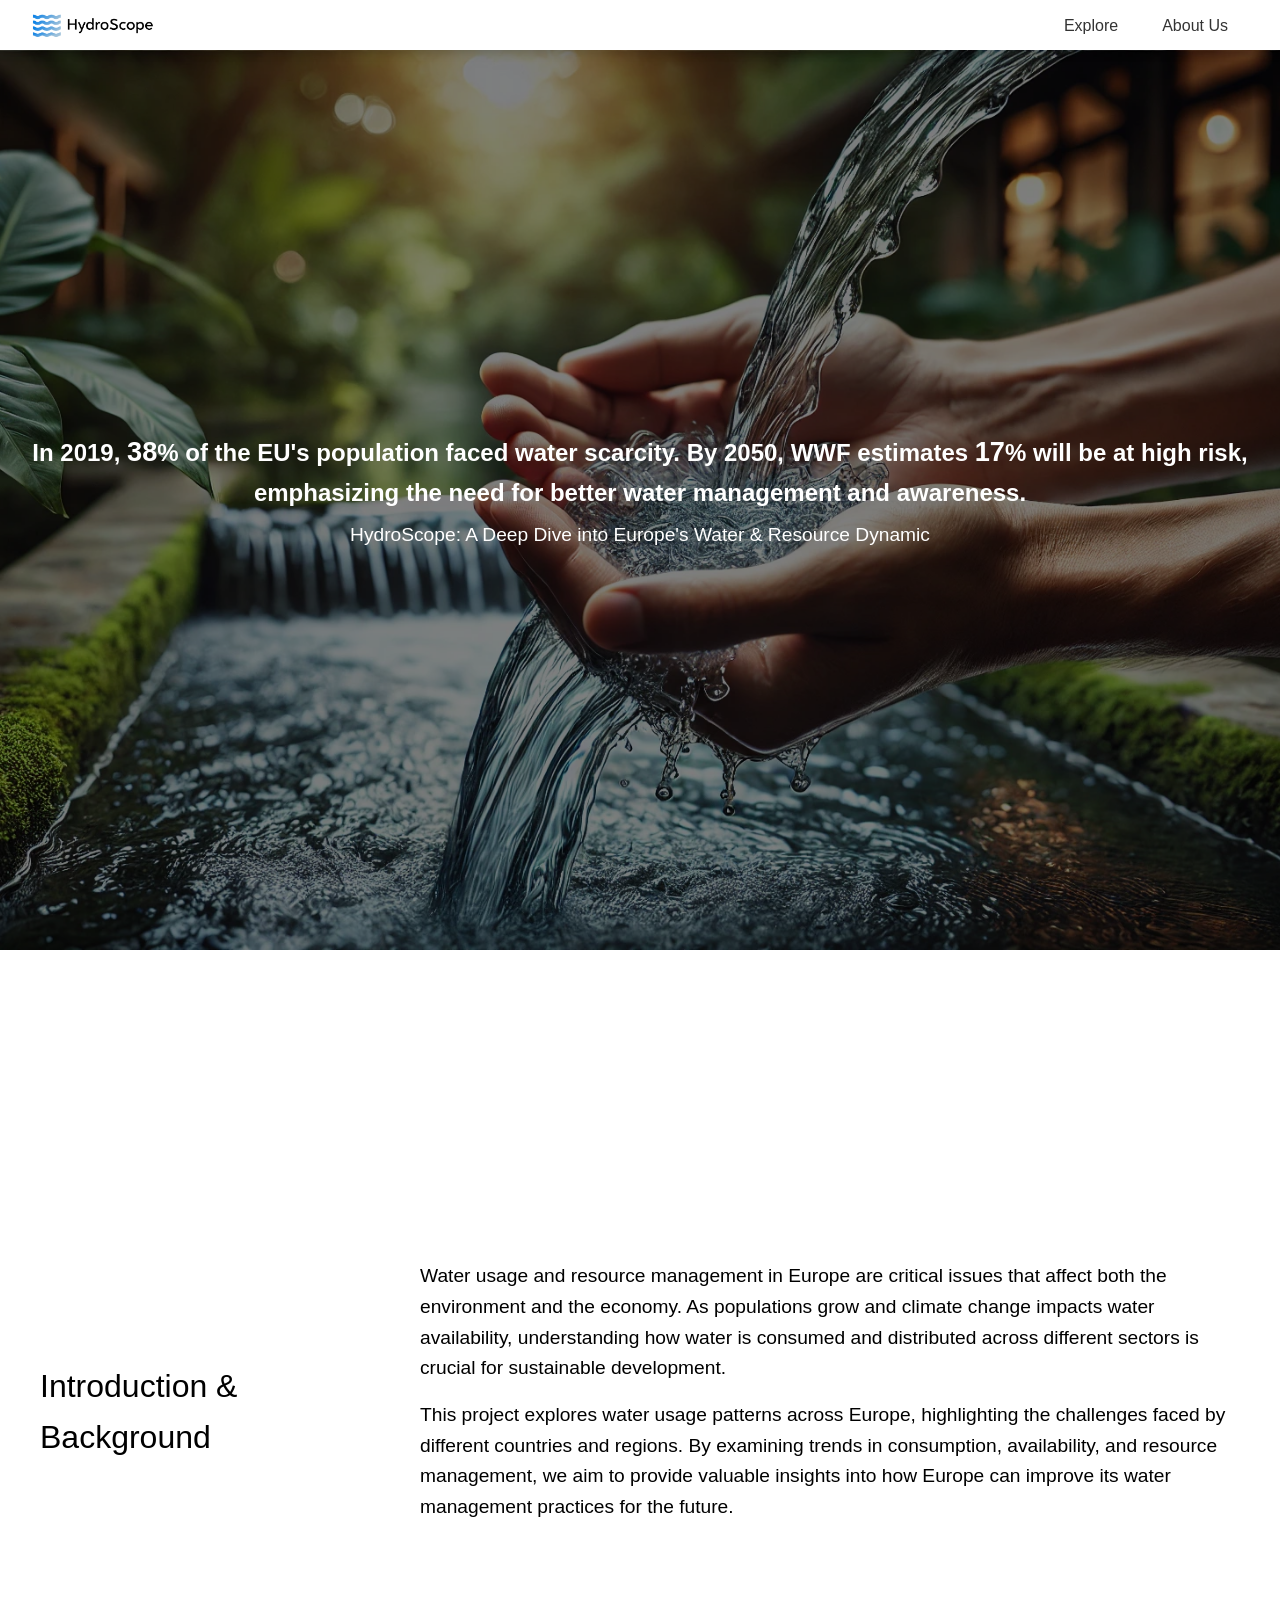
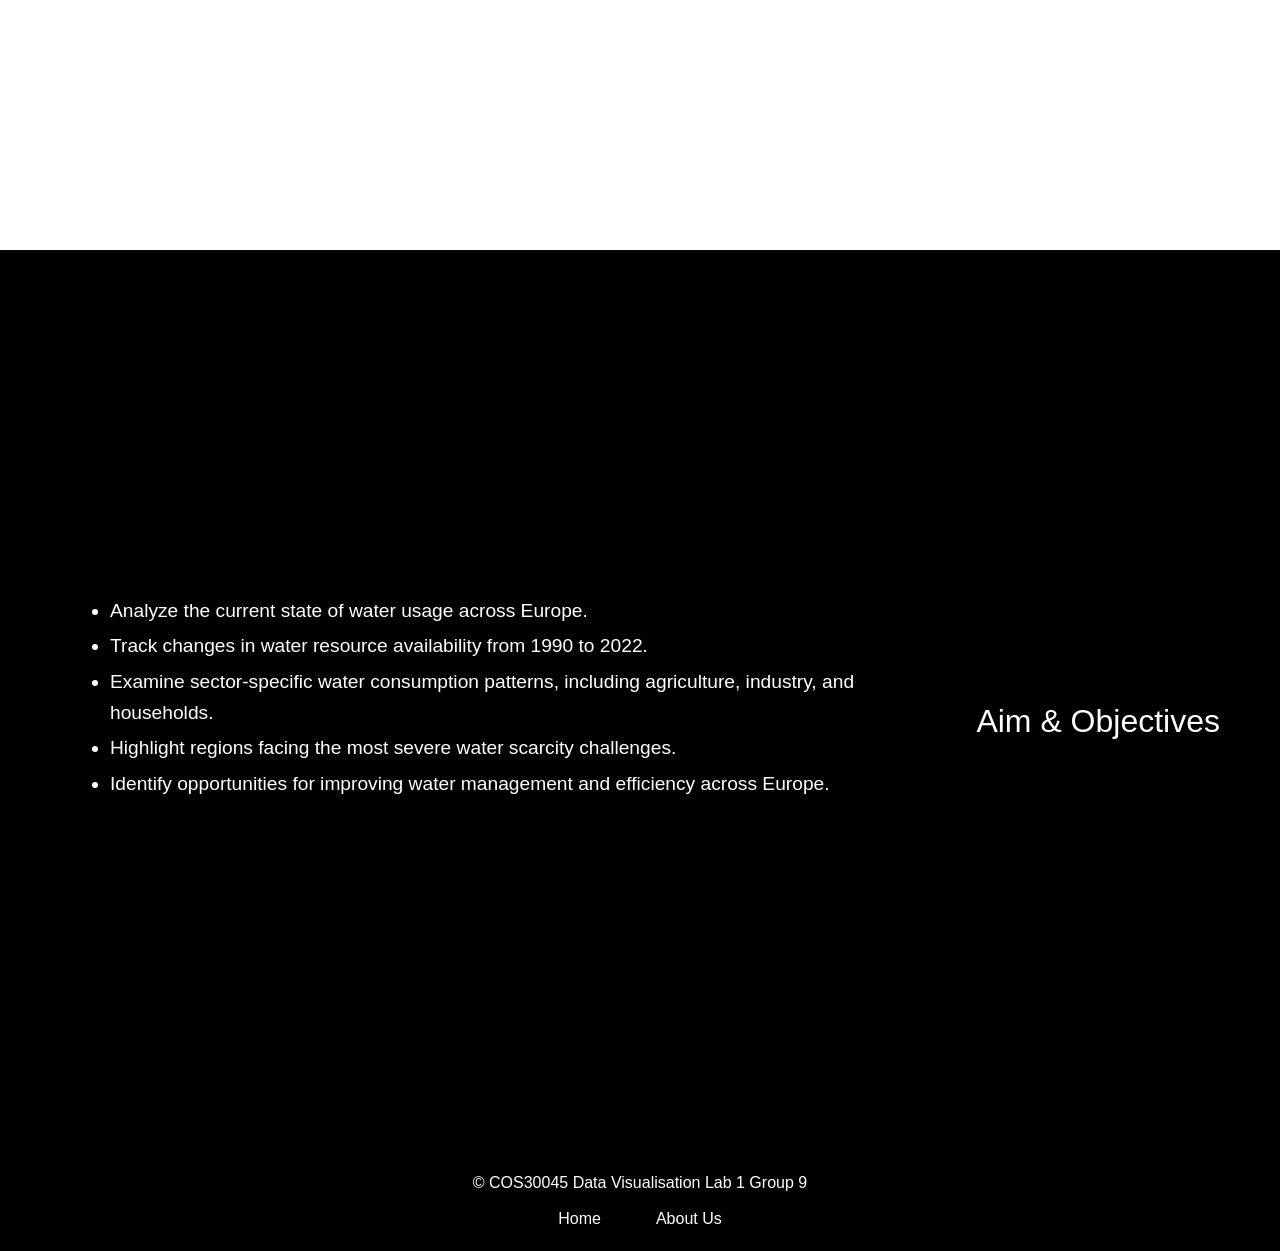
==== index.html @ 541557cc "Add files via upload" ====
<!DOCTYPE html>
<html lang="en">
<head>
    <meta charset="UTF-8">
    <meta name="viewport" content="width=device-width, initial-scale=1.0">
    <title>Water Usage & Resources in Europe</title>
    <link rel="stylesheet" href="style.css">
    <script src="homepage.js" defer></script>
    <script src="https://code.jquery.com/jquery-3.6.0.min.js"></script>
</head>
<body>
<div class="container">
    <!-- Navigation Bar -->
    <nav class="navbar">
        <ul class="nav-list">
            <!-- Logo linked to the homepage -->
            <li class="nav-item logo">
                <a href="index.html"><img src="logo.png" alt="Logo" class="navbar-logo"></a>
            </li>
            <li class="nav-item dropdown">
                <a href="javascript:void(0)">Explore</a>
                <ul class="dropdown-list">
                    <li><a href="EuropeOverview.html">Europe-Wide Water Overview</a></li>
                    <li><a href="choropleth.html">Water Stress Map</a></li>
                    <li><a href="combined_barcharts.html">Country-Level Water Overview</a></li>                    
                </ul>
            </li>
            <li class="nav-item"><a href="aboutus.html">About Us</a></li>
        </ul>
    </nav>

    <!-- Title Section -->
    <section class="title-section">
        <div class="title-content">
            <h1>In 2019, <span class="count count-small" data-target="38">0</span>% of the EU's population faced water scarcity. By 2050, WWF estimates <span class="count" data-target="17">0</span>% will be at high risk, emphasizing the need for better water management and awareness.</h1>
            <p class="subtitle">HydroScope: A Deep Dive into Europe's Water & Resource Dynamic</p>
        </div>
    </section>

    <!-- Intro Section -->
    <section id="intro-section" class="intro-section animate-on-scroll">
        <div class="content">
            <!-- Left aligned heading -->
            <div class="intro-title">
                <h2>Introduction & Background</h2>
            </div>
            <!-- Right aligned text content -->
            <div class="intro-text">
                <p>Water usage and resource management in Europe are critical issues that affect both the environment and the economy. As populations grow and climate change impacts water availability, understanding how water is consumed and distributed across different sectors is crucial for sustainable development.</p>
                <p>This project explores water usage patterns across Europe, highlighting the challenges faced by different countries and regions. By examining trends in consumption, availability, and resource management, we aim to provide valuable insights into how Europe can improve its water management practices for the future.</p>
            </div>
        </div>
    </section>
    
    <!-- Objectives Section -->
    <section id="objectives-section" class="objectives-section animate-on-scroll">
        <div class="content">
            <!-- Left aligned list content -->
            <div class="objectives-text">
                <ul>
                    <li>Analyze the current state of water usage across Europe.</li>
                    <li>Track changes in water resource availability from 1990 to 2022.</li>
                    <li>Examine sector-specific water consumption patterns, including agriculture, industry, and households.</li>
                    <li>Highlight regions facing the most severe water scarcity challenges.</li>
                    <li>Identify opportunities for improving water management and efficiency across Europe.</li>
                </ul>
            </div>
            
            <!-- Right aligned heading -->
            <div class="objectives-title">
                <h2>Aim & Objectives</h2>
            </div>
        </div>
    </section>

    <!-- Footer -->
    <footer class="footer">
        <p>&copy; COS30045 Data Visualisation Lab 1 Group 9</p>
        <ul class="footer-nav">
            <li><a href="index.html">Home</a></li>
            <li><a href="aboutus.html">About Us</a></li>
        </ul>
    </footer>
</div>
</body>
</html>
---- style.css ----
* {
    margin: 0;
    padding: 0;
    box-sizing: border-box;
}

body {
    font-family: Helvetica, Arial, sans-serif;
    line-height: 1.6;
    overflow-x: hidden;
}

/* Title Section with full background image */
.title-section {
    position: relative;
    display: flex;
    flex-direction: column;
    align-items: center;
    justify-content: center;
    min-height: 100vh;
    background-image: url('title_bg1.jpeg');
    background-size: cover;
    background-position: center; /* Moves the background down 30% */
    color: #fff;
    text-align: center;
    overflow: hidden;
}

.title-section::before {
    content: "";
    position: absolute;
    top: 0;
    left: 0;
    width: 100%;
    height: 100%;
    background-color: rgba(0, 0, 0, 0.5);
    z-index: 1;
}

.title-content {
    position: relative;
    z-index: 2;
}

.title-section h1 {
    font-size: 1.5rem;
    margin-left: 1.5rem;
    margin-right: 1.5rem;
    margin-bottom: 0.5rem;
}

/* Counter Styling - Keeps its original animation */
.count {
    display: inline-block;
    width: 2ch;
    text-align: center;
    font-variant-numeric: tabular-nums;
    color: #fff;
    font-size: 1.7rem; /* Adjust size */
}

.subtitle {
    font-size: 1.2rem;
    margin-bottom: 1.2rem;
}

/* Subtitle fade-in animation with a delay */
.subtitle {
    opacity: 0; /* Initially hidden */
    animation: fadeInSubtitle 1.5s ease 2s forwards; /* 1.5s fade-in, start after 2s */
}

@keyframes fadeInSubtitle {
    0% {
        opacity: 0;
    }
    100% {
        opacity: 1;
    }
}


/* Intro section layout */
.intro-section {
    display: flex;
    justify-content: center; /* Center the content horizontally */
    align-items: center; /* Center vertically */
    padding: 60px 20px;
    min-height: 100vh;
    background-color: #fff;
    color: #000;
}

.intro-section .content {
    display: flex;
    width: 100%; /* Full width */
    max-width: 1200px; /* Adjust max-width as needed */
    align-items: flex-start; /* Align items at the start */
    gap: 20px; /* Space between h2 and p elements */
}

/* Left aligned heading */
.intro-section .intro-title {
    flex: 1;
    max-width: 30%; /* Adjust width as needed */
    text-align: left;
}

.intro-section .intro-title h2 {
    font-size: 2rem;
    font-weight: normal;
    margin-top: 100px;
}

/* Right aligned text content */
.intro-section .intro-text {
    flex: 2;
    max-width: 70%; /* Adjust width as needed */
    text-align: left;
}

.intro-section .intro-text p {
    font-size: 1.2rem;
    line-height: 1.6;
    margin-bottom: 1rem; /* Adds space between paragraphs */
}

/* Objectives section layout */
.objectives-section {
    display: flex;
    align-items: center;
    justify-content: center;
    min-height: 100vh;
    padding: 60px 20px;
    background-color: #000;
    color: #fff;
}

.objectives-section .content {
    display: flex;
    align-items: flex-start;
    width: 100%;
    max-width: 1200px;
}

/* Left aligned list content */
.objectives-section .objectives-text {
    flex: 2;
    max-width: 70%;
    text-align: left;
    margin-left: 50px;

}

.objectives-section ul {
    list-style-type: disc;
    padding-left: 20px;
    margin: 0;
}

.objectives-section ul li {
    font-size: 1.2rem;
    margin-bottom: 0.3rem;
}

/* Right aligned heading */
.objectives-section .objectives-title {
    flex: 1;
    max-width: 30%;
    text-align: right;
    margin-right: 20px;
}

.objectives-section .objectives-title h2 {
    font-size: 2rem;
    margin: 0;
    padding: 0;
    font-weight: normal;
    margin-top: 100px;
}

/* Container that wraps all sections and takes full page height */
.container {
    position: relative;
    min-height: 100vh;
    overflow: visible; /* Change to visible to see if overflow is an issue */
}

/* Button Section - Positioned at the Bottom Right of the Page */
.button-section {
    position: absolute; /* Places it relative to the container */
    bottom: 150px;
    right: 30px;
}

/* Main Button Styling */
.bounceBtn {
    position: relative;
    text-decoration: none;
    padding: 0 17px;
    height: 50px;
    border-radius: 100px;
    line-height: 50px;
    text-align: center;
    font-size: 20px;
    font-weight: bold;
    color: #fff; /* White text */
    background-color: transparent; /* Transparent background */
    border: 2px solid #fff; /* White border */
    overflow: hidden;
    transition: all 0.4s ease;
    cursor: pointer;
    display: inline-flex;
    align-items: center;
    justify-content: center;
    animation: jump 1s ease infinite; /* Add jumping animation */
}

.bounceBtn {
    animation: bounce 2s infinite; /* Apply the bounce animation */
    display: flex;
    justify-content: center;
    align-items: center;
    height: 100%; /* Ensure it takes the height of the button section */
}

@keyframes bounce {
    0%, 20%, 50%, 80%, 100% {
        transform: translateY(0); /* Original position */
    }
    40% {
        transform: translateY(-10px); /* First jump up */
    }
    60% {
        transform: translateY(-5px); /* Bounce back down */
    }
}

/* Background and text color change on hover */
.bounceBtn:hover {
    background-color: #fff; /* White background on hover */
    color: #000; /* Black text on hover */
}

/* Styling for the + symbol */
.bounceBtn span {
    font-size: 30px;
    color: #fff; /* White color for the + symbol */
    transition: color 0.4s ease;
}

/* Change color of + symbol on hover */
.bounceBtn:hover span {
    color: #000; /* Black color on hover */
}

/* Expanding Label */
.bounceBtn label {
    width: 0;
    opacity: 0;
    white-space: nowrap;
    color: #fff; /* White color initially */
    font-size: 16px;
    font-weight: normal;
    font-family: Helvetica, Arial, sans-serif;
    margin-left: 0;
    overflow: hidden;
    transition: all 0.4s ease;
    pointer-events: none;
}

/* Label expansion on hover */
.bounceBtn:hover label {
    width: auto;
    opacity: 1;
    margin-left: 10px;
    color: #000; /* Black color on hover */
}

/* Initially hidden content */
.animate-on-scroll {
    opacity: 0;
    transform: translateY(20px);
    transition: opacity 1s ease, transform 1s ease;
}

/* Apply fade-in effect when elements are in view */
.animate-normal {
    opacity: 1;
    transform: translateY(0);
}

/* Navbar styling */
.navbar {
    background-color: #fff;
    padding: 5px 20px; /* Reduced the top and bottom padding to make the navbar shorter */
    position: sticky;
    top: 0;
    width: 100%;
    z-index: 1000;
    height: 50px; /* Optional: you can also define a fixed height */
    box-shadow: 0 2px 10px rgba(0, 0, 0, 0.2); /* Optional: shadow effect */
}

/* Navbar list styling */
.navbar .nav-list {
    list-style-type: none;
    display: flex;
    justify-content: flex-start;
    margin: 0;
    padding: 0;
    align-items: flex-start; /* Align items at the top of the navbar */
}

/* Logo styling */
.navbar-logo {
    height: 25px; /* Adjust logo size */
    width: auto;
    display: block;
}

/* Adjusting the spacing between the items */
.navbar .nav-item {
    margin-right: 20px; /* Space between items */
}

/* Styling for the list item links */
.navbar .nav-item a {
    text-decoration: none;
    color: #333;
    font-size: 16px;
    padding: 8px 12px;
    display: flex;
    align-items: center;
}

.navbar .nav-item a:hover{
    color: #aaa;
}

/* Adjust the logo item to push the other items beside it */
.navbar .nav-item.logo {
    margin-right: auto; /* Pushes the logo to the left side */
}

/* Dropdown styling */
.navbar .dropdown {
    position: relative;
    z-index: 1050; /* Higher z-index for the dropdown button */
}
.navbar .dropdown:hover .dropdown-list {
    display: block;
}
/* Hidden dropdown list */
.navbar .dropdown-list {
    display: none;
    list-style-type: none;
    position: absolute;
    top: 100%;
    background-color: #fff;
    padding: 0;
    width: 150px;
    margin-top: 2px;
    z-index: 1; /* Lower z-index to place it behind the dropdown button */
}
/* Styling for dropdown list items */
.navbar .dropdown-list li a {
    color: #333;
    font-size: 14px;
    display: block;
    padding: 8px 12px;
}
.navbar .dropdown-list li a:hover {
    background-color: #f0f0f0;
    color: #aaa;
}

/* Footer styling */
.footer {
    background-color: black;
    color: #fff;
    padding: 20px;
    text-align: center;
    z-index: 5; /* Footer has a lower z-index */
}

.footer p {
    margin: 0 0 10px;
}

.footer-nav {
    list-style-type: none;
    padding: 0;
    margin: 0;
    display: flex;
    justify-content: center;
    gap: 15px;
}

.footer-nav li {
    display: inline;
}

.footer-nav a {
    color: #fff;
    text-decoration: none;
    transition: color 0.3s;
    padding: 0px 20px;
}

.footer-nav a:hover {
    color: #aaa;
}

/*Choropleth*/
/* Controls Section */
#controls-container {
    position: absolute;  /* Absolute positioning for larger screens */
    margin-top: 5px;  /* Adjust top space for positioning */
    left: 40px;
    width: 35%;
    z-index: 20;  /* Ensure it stays on top of the map */
    color: #333;
    background-color: rgba(255, 255, 255, 0.7); /* Optional: background for better visibility */
    padding: 10px 15px;
    padding-bottom: 0px;
    border-radius: 10px;
    box-shadow: 0 2px 5px rgba(0, 0, 0, 0.2); /* Optional: shadow effect */
}

/* Style for the dropdown (select) inside controls container */
#controls-container select {
    font-size: 14px; /* Set the font size */
    padding: 5px 12px; /* Add padding to make the dropdown more clickable */
    width: 100%; /* Make the dropdown take full width of its container */
    border: 2px solid #ccc; /* Border with a light gray color */
    border-radius: 5px; /* Rounded corners for a softer look */
    background-color: #fff; /* White background */
    color: #333; /* Dark text color for better readability */
    cursor: pointer; /* Change cursor to pointer to indicate interactivity */
    box-sizing: border-box; /* Make sure padding does not affect the width */
    transition: border-color 0.3s ease; /* Smooth transition effect for focus state */
}

#controls-container select:hover {
    background-color: #e0e0e0; /* Hover effect for the select box */
    border-color: #999;
}

#controls-container select option {
    font-size: 14px; /* Ensure consistent font size */
    padding: 8px; /* Spacing for better readability */
    background-color: #fff; /* Default background color */
    color: #333; /* Default text color */
}

/* Hover effect for the options */
#controls-container select option:hover {
    background-color: #f0f0f0; /* Background color when hovered */
    color: #000; /* Text color when hovered */
}

/* Style the label to be consistent with the input elements */
#controls-container label {
    font-size: 16px; /* Same font size as the dropdown */
    font-weight: bold;
    color: #333; /* Dark color for better readability */
    display: block; /* Make the label a block-level element to ensure it spans full width */
    margin: 5px 0px; /* Space between label and input */
}

/* Choropleth Map Container */
#choropleth-container {
    width: 100%;
}

/* Tooltip styling */
.tooltip {
    position: absolute;
    background-color: rgba(0, 0, 0, 0.8); /* Dark background */
    color: #ffffff; /* White text */
    padding: 8px;
    border-radius: 5px;
    pointer-events: none;
    opacity: 0; /* Initially hidden */
    transition: opacity 0.2s;
    font-size: 14px; /* Optional: Adjust font size */
    z-index: 15;
}


/* Slider Container */
#slider-container label{
    font-size: 16px; /* Same font size as the dropdown */
    font-weight: bold;
}

/* Styling for the range slider */
/* Slider Container */
#slider-container {
    position: absolute;
    left: 40px;       /* Distance from the left edge */
    margin-top: 110px;       /* Adjust the position */
    background-color: rgba(255, 255, 255, 0.7); /* Light background for contrast */
    padding: 5px;
    border-radius: 5px;
    box-shadow: 0 2px 5px rgba(0, 0, 0, 0.2);  /* Shadow effect */
    z-index: 15;      /* Ensure it stays above the map */
}

#stacked_slider-container {
    margin: 0 auto; /* Center the box */
    background-color: rgba(255, 255, 255, 0.7); /* Light background for contrast */
    padding: 5px; /* Reduced padding */
    border-radius: 5px;
    box-shadow: 0 2px 5px rgba(0, 0, 0, 0.2); /* Shadow effect */
    text-align: center;
    max-width: 250px; /* Set a maximum width */
}

#top5_slider-container {
    margin: 0 auto; /* Center the box */
    background-color: rgba(255, 255, 255, 0.7); /* Light background for contrast */
    padding: 5px; /* Reduced padding */
    border-radius: 5px;
    box-shadow: 0 2px 5px rgba(0, 0, 0, 0.2); /* Shadow effect */
    text-align: center;
    max-width: 500px; /* Set a maximum width */
    margin: 20px auto;
}

/* Label Styling */
#slider-container label,
#stacked_slider-container label, 
#top5_slider-container label{
    font-size: 14px; /* Font size */
    font-weight: bold;
    margin-bottom: 5px; /* Space between label and slider */
}


/* Styling for the range slider */
#slider-container input[type="range"] {
    appearance: none; /* Standard property for compatibility */
    -webkit-appearance: none; /* Vendor prefix for Webkit browsers */
    -moz-appearance: none; /* Vendor prefix for Mozilla browsers */
    width: 280px; /* Adjust width of the slider */
    height: 8px; /* Height of the slider */
    background: #ddd; /* Base background color */
    outline: none; /* Remove outline */
    border-radius: 5px; /* Rounded corners */
    transition: background 0.3s ease; /* Smooth transition */
}

#stacked_slider-container input[type="range"] {
    appearance: none; /* Standard property for compatibility */
    -webkit-appearance: none; /* Vendor prefix for Webkit browsers */
    -moz-appearance: none; /* Vendor prefix for Mozilla browsers */
    width: 100px; /* Adjust width of the slider */
    height: 8px; /* Height of the slider */
    background: #ddd; /* Base background color */
    outline: none; /* Remove outline */
    border-radius: 5px; /* Rounded corners */
    transition: background 0.3s ease; /* Smooth transition */
}

#top5_slider-container input[type="range"]{
    appearance: none; /* Standard property for compatibility */
    -webkit-appearance: none; /* Vendor prefix for Webkit browsers */
    -moz-appearance: none; /* Vendor prefix for Mozilla browsers */
    width: 350px; /* Adjust width of the slider */
    height: 8px; /* Height of the slider */
    background: #ddd; /* Base background color */
    outline: none; /* Remove outline */
    border-radius: 5px; /* Rounded corners */
    transition: background 0.3s ease; /* Smooth transition */
}

/* Thumb styling for the range slider */
#slider-container input[type="range"]::-webkit-slider-thumb,
#stacked_slider-container input[type="range"]::-webkit-slider-thumb,
#top5_slider-container input[type="range"]::-webkit-slider-thumb{
    -webkit-appearance: none; /* Remove default appearance */
    width: 20px; /* Thumb width */
    height: 20px; /* Thumb height */
    background: #4f759e; /* Blue color for the thumb */
    border-radius: 50%; /* Circular thumb */
    cursor: pointer; /* Change cursor on hover */
    border: 2px solid #fff; /* Optional border around the thumb */
    transition: background 0.3s ease; /* Smooth transition */
}

#slider-container input[type="range"]::-moz-range-thumb {
    width: 20px; /* Thumb width */
    height: 20px; /* Thumb height */
    background: #007bff; /* Blue color for the thumb */
    border-radius: 50%; /* Circular thumb */
    cursor: pointer; /* Change cursor on hover */
    border: 2px solid #fff; /* Optional border around the thumb */
    transition: background 0.3s ease; /* Smooth transition */
}

#slider-container input[type="range"]::-ms-thumb {
    width: 20px; /* Thumb width */
    height: 20px; /* Thumb height */
    background: #007bff; /* Blue color for the thumb */
    border-radius: 50%; /* Circular thumb */
    cursor: pointer; /* Change cursor on hover */
    border: 2px solid #fff; /* Optional border around the thumb */
    transition: background 0.3s ease; /* Smooth transition */
}

/* Hover effect for the thumb */
#slider-container input[type="range"]::-webkit-slider-thumb:hover,
#stacked_slider-container input[type="range"]::-webkit-slider-thumb:hover {
    background: #0056b3; /* Darker blue when hovered */
}

#slider-container input[type="range"]::-moz-range-thumb:hover {
    background: #0056b3; /* Darker blue when hovered */
}

#slider-container input[type="range"]::-ms-thumb:hover {
    background: #0056b3; /* Darker blue when hovered */
}

/* Styling for the year value text */
#year-value, #yearLabel, #ResourcesyearLabel, #AbsyearLabel, #top5Label{
    margin-left: 10px;
    font-size: 14px;
    color: #333;
    font-weight: bold; /* Optional: make the year value stand out */
}


#title-description-container {
    margin: 10px 40px; /* Adjust margins as needed */
    padding: 10px;
}

#title-description-container h1 {
    font-size: 1.5rem; /* Adjust title font size as needed */
    margin-bottom: 10px;
}

#title-description-container p {
    font-size: 16px; /* Adjust paragraph font size */
    color: #333; /* Text color */
}

/* Base styling for the legend container */
#legend-container {
    position: absolute;
    left: 2vw;
    z-index: 10; /* Ensure it stays above the map */
}

/* Media query for smaller screens */
@media screen and (max-width: 1200px) {
    #legend-container {
        top: auto; /* Reset top position */
        left: 5vw; /* Optionally adjust the horizontal positioning */
        transform: translateY(80%); /* Add or tweak transform if necessary */
    }
}

#donut-chart-container {
    width: 440px;
    height: 300px;
    left: 40px;
    background: rgba(255, 255, 255, 0.7);
    box-shadow: 0 2px 5px rgba(0, 0, 0, 0.2);
    border-radius: 10px;
    padding: 20px;
    margin-left: 40px;
    margin-top: 180px;
    overflow: visible; /* Ensure content is not cut off */
    display: none; /* Hide the container initially */
}

/* Base styling for the legend container inside donut chart */
#legend-container {
    position: absolute; /* Absolute positioning inside donut chart */
    bottom: 50px; /* Position at the bottom of the container */
    left: 25px; /* Slight offset to the left */
    z-index: 15; /* Ensure it's visible on top */
    display: flex;
    flex-direction: column;
    gap: 8px; /* Space between legend items */
    font-size: 14px; /* Adjust font size for readability */
    color: #333; /* Color for the legend text */
}

/* Main container for content */
#main-container {
    flex: 1; /* Allows the content to expand while footer stays at the bottom */
}

#horizontal-legend {
    margin-left: 20px !important;
    display: flex;
    flex-wrap: wrap; /* Wrap legend items if screen width is limited */
    gap: 5px; 
    margin-top: 5px;
    font-size: 14px;
}

.slider-wrapper {
    display: flex; /* Use flexbox */
    flex-direction: row; /* Stack items vertically (rows) */
    gap: 20px; /* Add some space between the two containers */
    margin: 20px; /* Optional: Adds margin around the wrapper */
}
.main-sub-container {
    display: flex; /* Enables Flexbox */
    gap: 20px; /* Adds space between the two containers */
    height: auto;
}
.first-container {
    width: 40%; /* First container takes 40% */
    max-width: 40%; /* Maximum width of 40% */
}

.second-container {
    width: 55%; /* Second container takes 60% */
    max-width: 60%; /* Maximum width of 60% */
    height: auto;
    box-shadow: 0 2px 5px rgba(0, 0, 0, 0.2); /* Optional: shadow effect */
    margin-bottom: 50px;
    margin-right: 50px;
    border-radius: 10px; /* Rounded corners */
    padding: 15px; /* Adds space between the content and the border */
}
/* Set a specific height for the .map-wrapper container */
.map-wrapper {
    width: 100% !important; /* Full width of its parent container */
    height: 600px; /* Fixed height or a percentage of its parent */
}
.choropleth-map {
    width: 100% !important; /* Makes the SVG fill the full width of its container */
    height: 100%; /* Makes the SVG fill the full height of its container */
    object-fit: contain; /* Preserve aspect ratio */
}


/* Optional: add some spacing adjustments for responsive design */
@media screen and (max-width: 1200px) {
    #donut-chart-container {
        top: 92vw; /* Adjust top positioning to place above the map */
        left: 5%;
        transform: translateX(-10%); /* Center horizontally on the screen */
        z-index: 20; /* Increase z-index if necessary to ensure it is above the map */
        width: 450px; /* Reduce size for smaller screens */
        height: 300px;
    }
    
    #legend-container{
        bottom: 180px; /* Position at the bottom of the container */
    }

    #horizontal-legend {
        bottom: -770px;  /* Adjust this value to move it higher or lower above the footer */
        left: 5%;      /* Keep the legend centered horizontally */
        z-index: 10;    /* Ensure the legend stays on top */
    }
}

/*Europe Overview Line Charts*/
/* Buttons */
#buttons-container {
    display: flex;
    justify-content: center;
    gap: 20px;
    margin-bottom: 30px;
}

#barchart_buttons-container {
    display: flex;
    justify-content: center;
    gap: 20px;
}

.visualization-btn {
    padding: 10px 20px;
    font-size: 16px;
    margin-top: 20px;
    background-color: #fff; /* Black background */
    color: #1c1c1c; /* White text */
    border-radius: 5px;
    border: 2px solid #1c1c1c;
    cursor: pointer;
    transition: background-color 0.3s, color 0.3s, border-color 0.3s;
}

.visualization-btn:hover {
    background-color: #1c1c1c; /* Blue background on hover */
    color: #fff; /* Black text on hover */
    border-color: #1c1c1c; /* Black border on hover */
}

  /* Centering the charts */
  #charts-container {
    display: flex;
    justify-content: center;
    align-items: center;
    gap: 40px;
  }
  
  .chart {
    display: none;
    justify-content: center;
    align-items: center;
  }

  /* Section for Visualizations */
#visualizations-section {
    display: flex;
    flex-direction: column;
    align-items: center;
    justify-content: center;
    padding: 10px 0;
    margin-bottom: 40px;
  }

  #barchart_visualizations-section {
    display: flex;
    flex-direction: column;
    align-items: center;
    justify-content: center;
    padding: 10px 0;
    margin-bottom: 10px;
  }
  

  .stacked-visualization-btn {
    margin-top: 10px;
    padding: 8px 15px;
    font-size: 14px;
    background-color: #fff; /* Black background */
    color: #1c1c1c; /* White text */
    border-radius: 5px;
    border: 2px solid #1c1c1c;
    cursor: pointer;
    transition: background-color 0.3s, color 0.3s, border-color 0.3s;
}

#sortResourcesButton{
    padding: 8px 30px;
}

.stacked-visualization-btn:hover {
    background-color: #1c1c1c; /* Blue background on hover */
    color: #fff; /* Black text on hover */
    border-color: #1c1c1c; /* Black border on hover */
}

/* Active state styling */
.stacked-visualization-btn.active {
    background-color: #344966; /* Black background */
    color: #fff; /* White text */
    border-color: #1c1c1c; /* Black border */
}

#stacked_button-container {
    margin: 0 auto; /* Center the box */
    text-align: center;
    max-width: 600px; /* Set a maximum width */
    margin-bottom: 10px;
}

.barchart-section {
    padding: 10px; /* Add padding to space out the content from the border */
    margin-bottom: 30px; /* Add margin at the bottom for spacing */
    margin-left: 50px;
    margin-right: 50px;
    border-radius: 8px; /* Optional: rounded corners */
    box-shadow: 0 2px 5px rgba(0, 0, 0, 0.2); /* Optional: shadow effect */
}

#barchart4-section{
    margin-bottom: 50px;
}

.barchart_container {
    display: flex;
    flex-direction: row;
    width: 100%;
    min-height: auto;
    margin-bottom: 10px;
    margin-left: 30px;
    margin-top: 5px;
}
.barchart_container_resources {
    display: flex;
    flex-direction: row;
    width: 100%;
    min-height: auto;
    margin-left: 30px;
    margin-bottom: 10px;
    margin-top: 5px;
}
.barchart_container_top5 {
    display: flex;
    flex-direction: row;
    width: 90%;
    min-height: auto;
    margin: auto;
}
.controls-panel {
    display: flex;
    flex-direction: column;
    justify-content: flex-start;
    width: 50%;
    padding: 20px;
    margin-right: 50px;
    flex: 2;
    height: 100%;
}
.barchart {
    flex-grow: 1;
    width: 55%;
    height: auto;
}

.legend-item {
    display: flex;
    align-items: center;
    margin-right: 10px;
    margin-top: 10px;
    font-size: 14px
}
.legend-color-box {
    width: 20px;
    height: 20px;
    margin-right: 5px;
    display: inline-block;
}
/* Responsive Design */
@media (min-width: 768px) {
    .barchart_container {
        flex-direction: row;
    }
    .controls-panel {
        width: 30%;
        margin-bottom: 0;
    }
    .barchart {
        flex-grow: 3;
    }
}

#chartTitle, #UsechartTitle, #ResourcechartTitle, #AbstractchartTitle {
    text-align: center;
    color: #000;
    font-size: 22px;   /* Increase the font size */
    font-weight: bold; /* Make the text bold */
    margin-top: 20px;
}

.aboutus_container {
    width: 60%;
    margin: 0 auto;
    padding: 20px;
}

.aboutus_container h1 {
    text-align: center;
    color: #333;
}

.team-member {
    display: flex;
    justify-content: space-around;
    align-items: center;
    margin: 20px 0;
    background-color: #fff;
    padding: 20px;
    border-radius: 10px;
    box-shadow: 0 2px 8px rgba(0, 0, 0, 0.1);
}

.member-info {
    max-width: 500px;
}

.member-info h2 {
    margin: 0;
    color: #2c3e50;
}

.member-info p {
    color: #7f8c8d;
    line-height: 1.6;
    text-align: justify;
}

.member-image {
    border-radius: 50%;
    width: 150px;
    height: 150px;
    object-fit: cover;
    margin-right: 20px;
}

.assi_desc {
    margin-top: 50px;
    margin-bottom: 50px;
    text-align: justify;
}
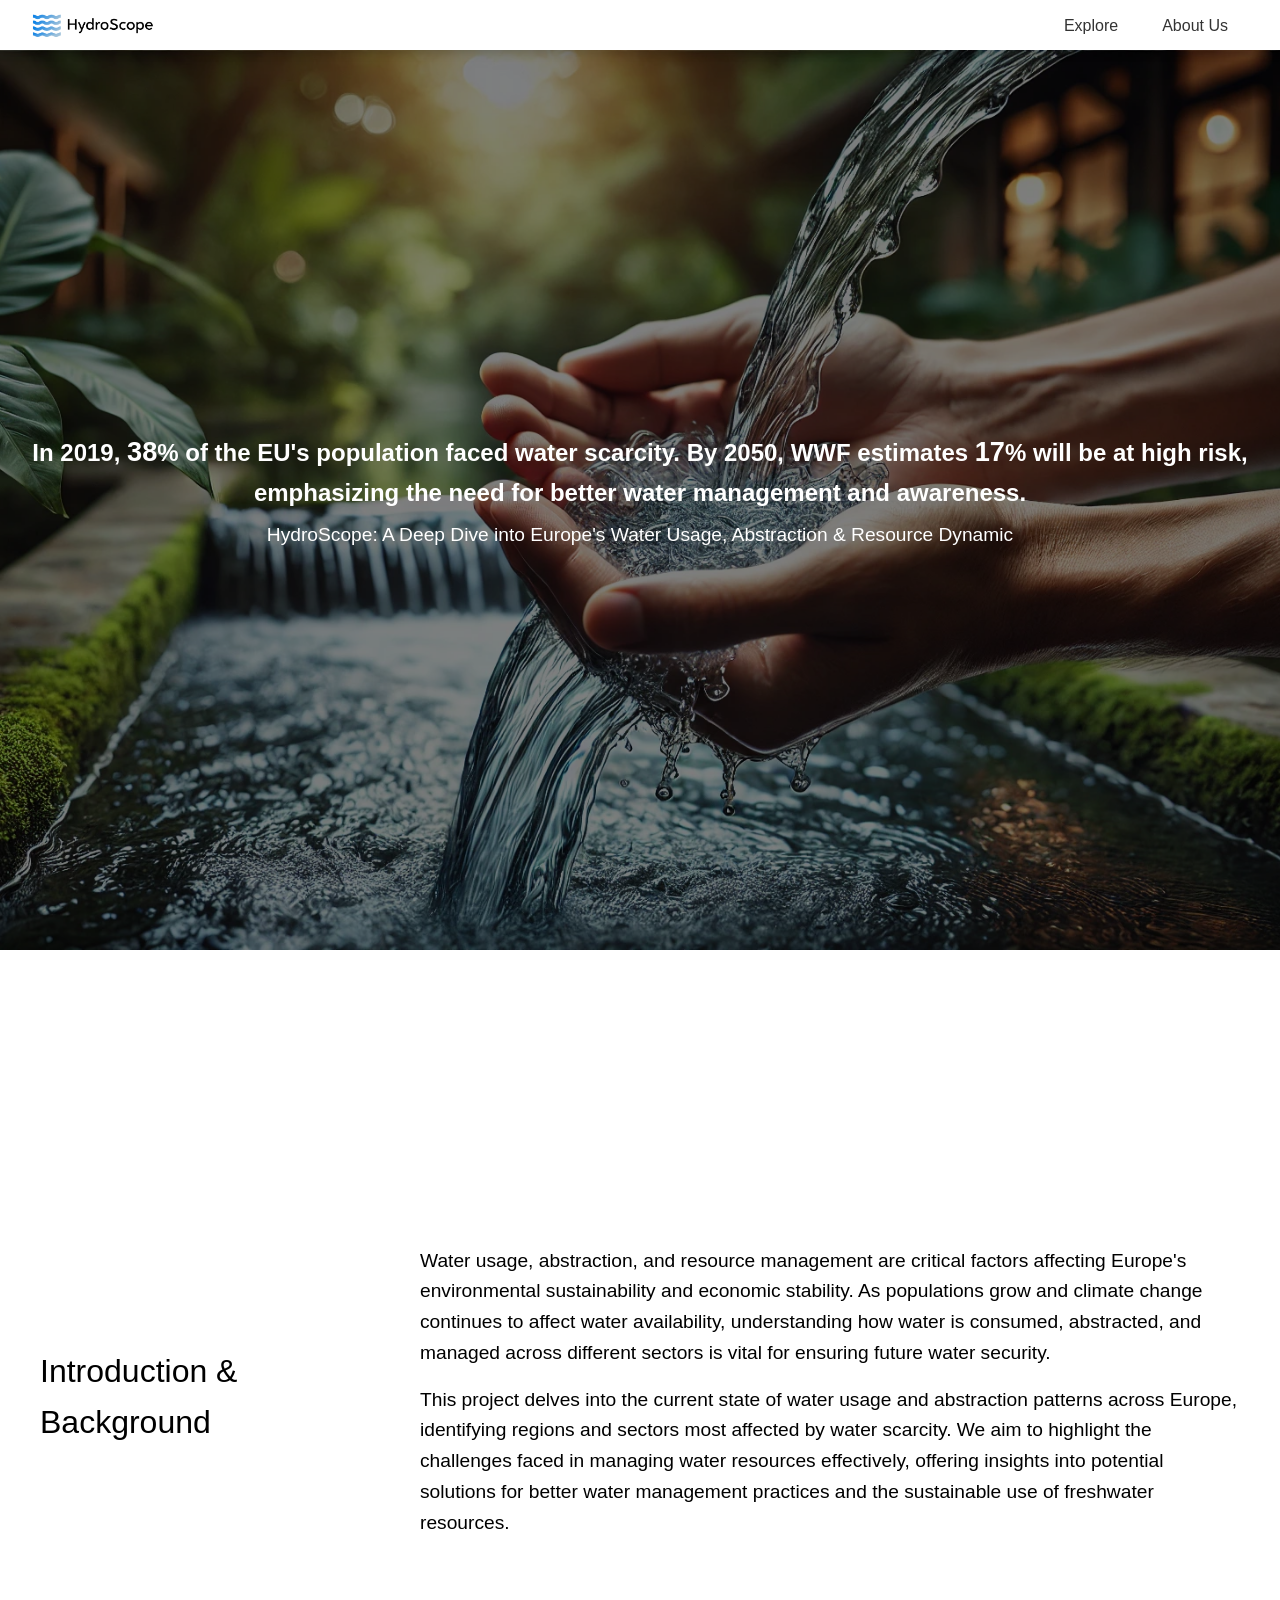
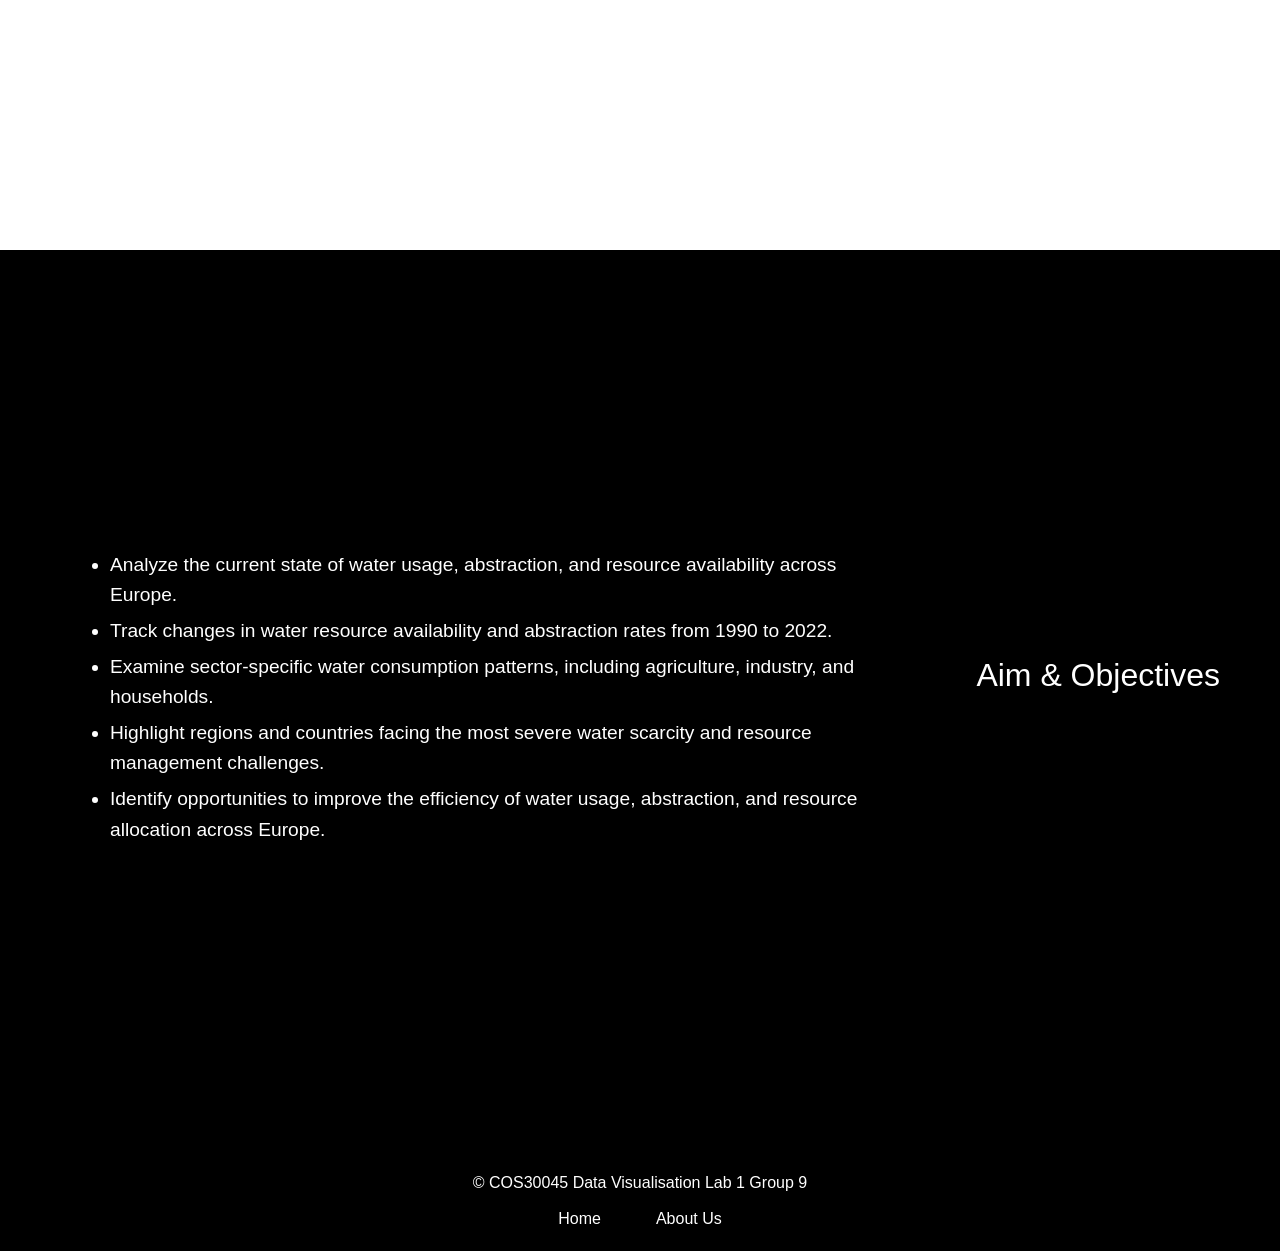
==== commit 874ddd5d: "Update index.html" ====
--- a/index.html
+++ b/index.html
@@ -33,7 +33,7 @@
     <section class="title-section">
         <div class="title-content">
             <h1>In 2019, <span class="count count-small" data-target="38">0</span>% of the EU's population faced water scarcity. By 2050, WWF estimates <span class="count" data-target="17">0</span>% will be at high risk, emphasizing the need for better water management and awareness.</h1>
-            <p class="subtitle">HydroScope: A Deep Dive into Europe's Water & Resource Dynamic</p>
+            <p class="subtitle">HydroScope: A Deep Dive into Europe's Water Usage, Abstraction & Resource Dynamic</p>
         </div>
     </section>
 
@@ -46,8 +46,8 @@
             </div>
             <!-- Right aligned text content -->
             <div class="intro-text">
-                <p>Water usage and resource management in Europe are critical issues that affect both the environment and the economy. As populations grow and climate change impacts water availability, understanding how water is consumed and distributed across different sectors is crucial for sustainable development.</p>
-                <p>This project explores water usage patterns across Europe, highlighting the challenges faced by different countries and regions. By examining trends in consumption, availability, and resource management, we aim to provide valuable insights into how Europe can improve its water management practices for the future.</p>
+                <p>Water usage, abstraction, and resource management are critical factors affecting Europe's environmental sustainability and economic stability. As populations grow and climate change continues to affect water availability, understanding how water is consumed, abstracted, and managed across different sectors is vital for ensuring future water security.</p>
+                <p>This project delves into the current state of water usage and abstraction patterns across Europe, identifying regions and sectors most affected by water scarcity. We aim to highlight the challenges faced in managing water resources effectively, offering insights into potential solutions for better water management practices and the sustainable use of freshwater resources.</p>
             </div>
         </div>
     </section>
@@ -58,11 +58,11 @@
             <!-- Left aligned list content -->
             <div class="objectives-text">
                 <ul>
-                    <li>Analyze the current state of water usage across Europe.</li>
-                    <li>Track changes in water resource availability from 1990 to 2022.</li>
+                    <li>Analyze the current state of water usage, abstraction, and resource availability across Europe.</li>
+                    <li>Track changes in water resource availability and abstraction rates from 1990 to 2022.</li>
                     <li>Examine sector-specific water consumption patterns, including agriculture, industry, and households.</li>
-                    <li>Highlight regions facing the most severe water scarcity challenges.</li>
-                    <li>Identify opportunities for improving water management and efficiency across Europe.</li>
+                    <li>Highlight regions and countries facing the most severe water scarcity and resource management challenges.</li>
+                    <li>Identify opportunities to improve the efficiency of water usage, abstraction, and resource allocation across Europe.</li>
                 </ul>
             </div>
             
@@ -83,4 +83,4 @@
     </footer>
 </div>
 </body>
-</html>+</html>
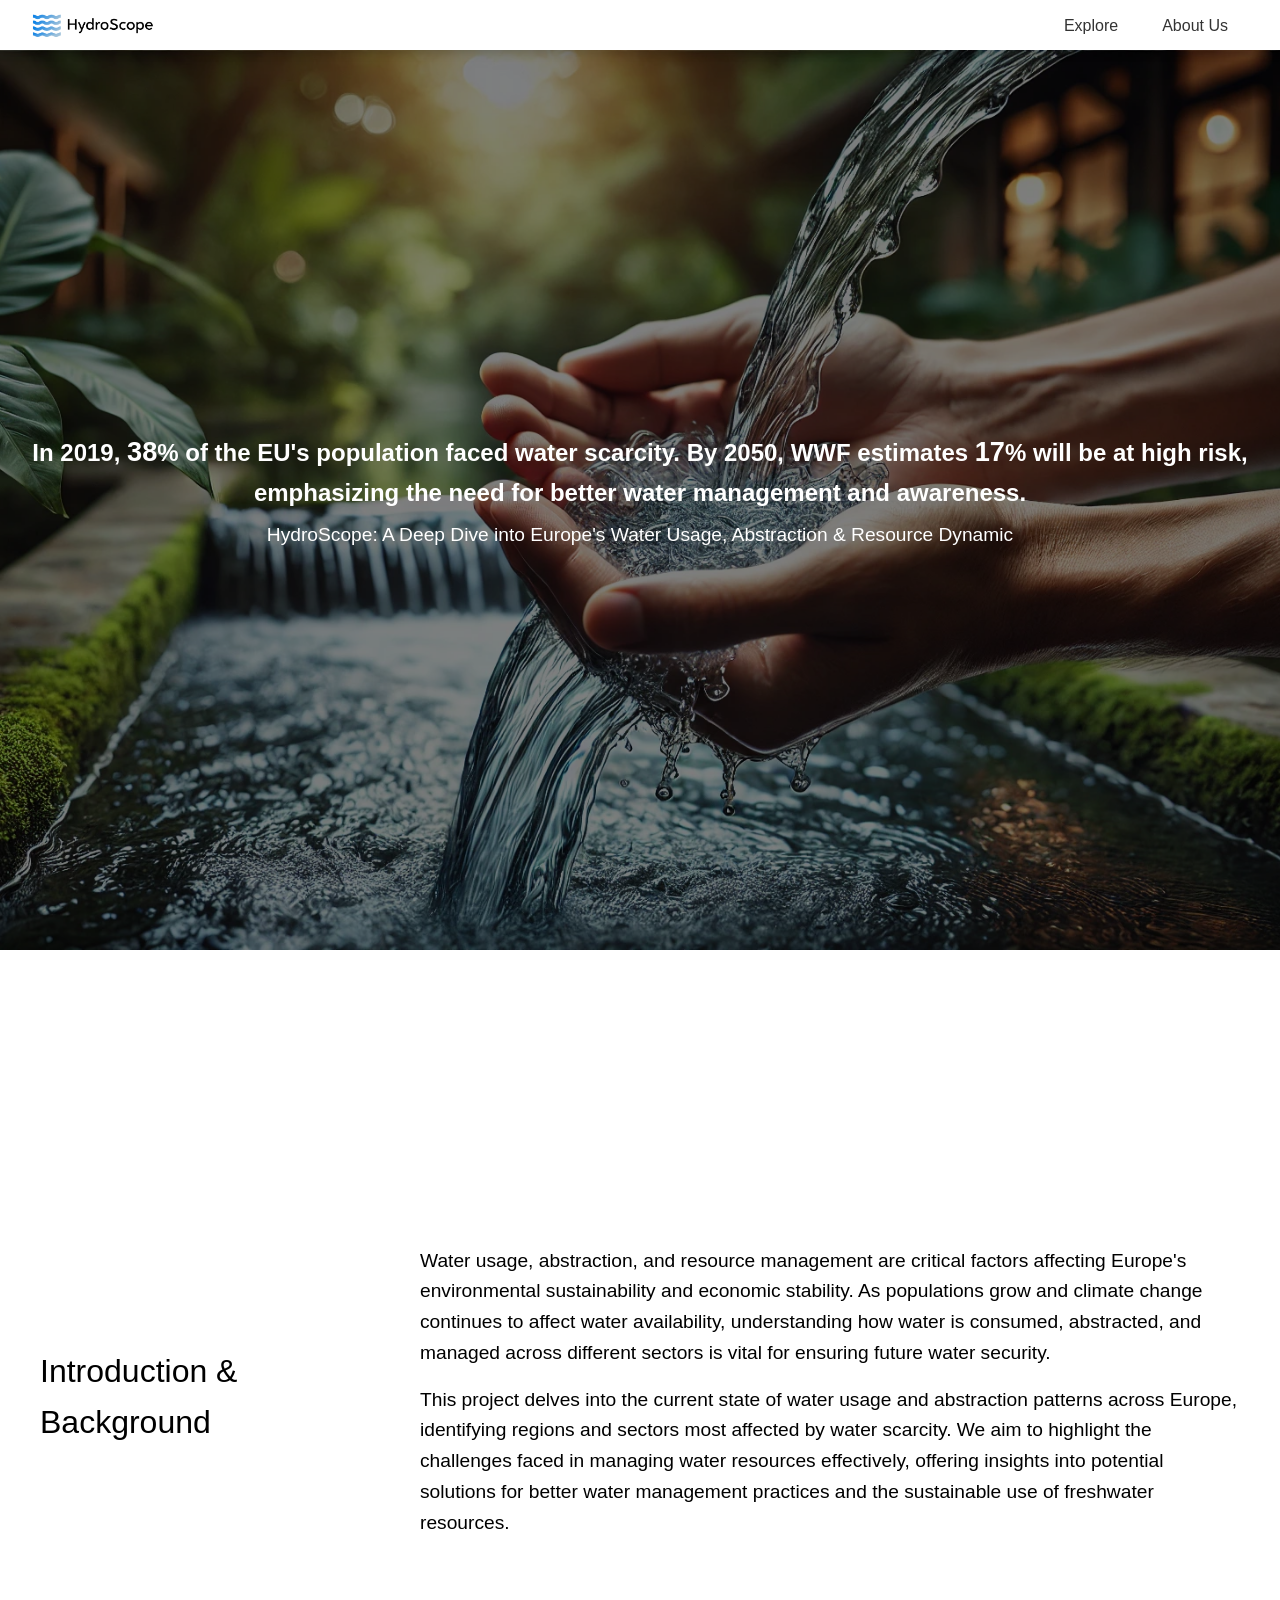
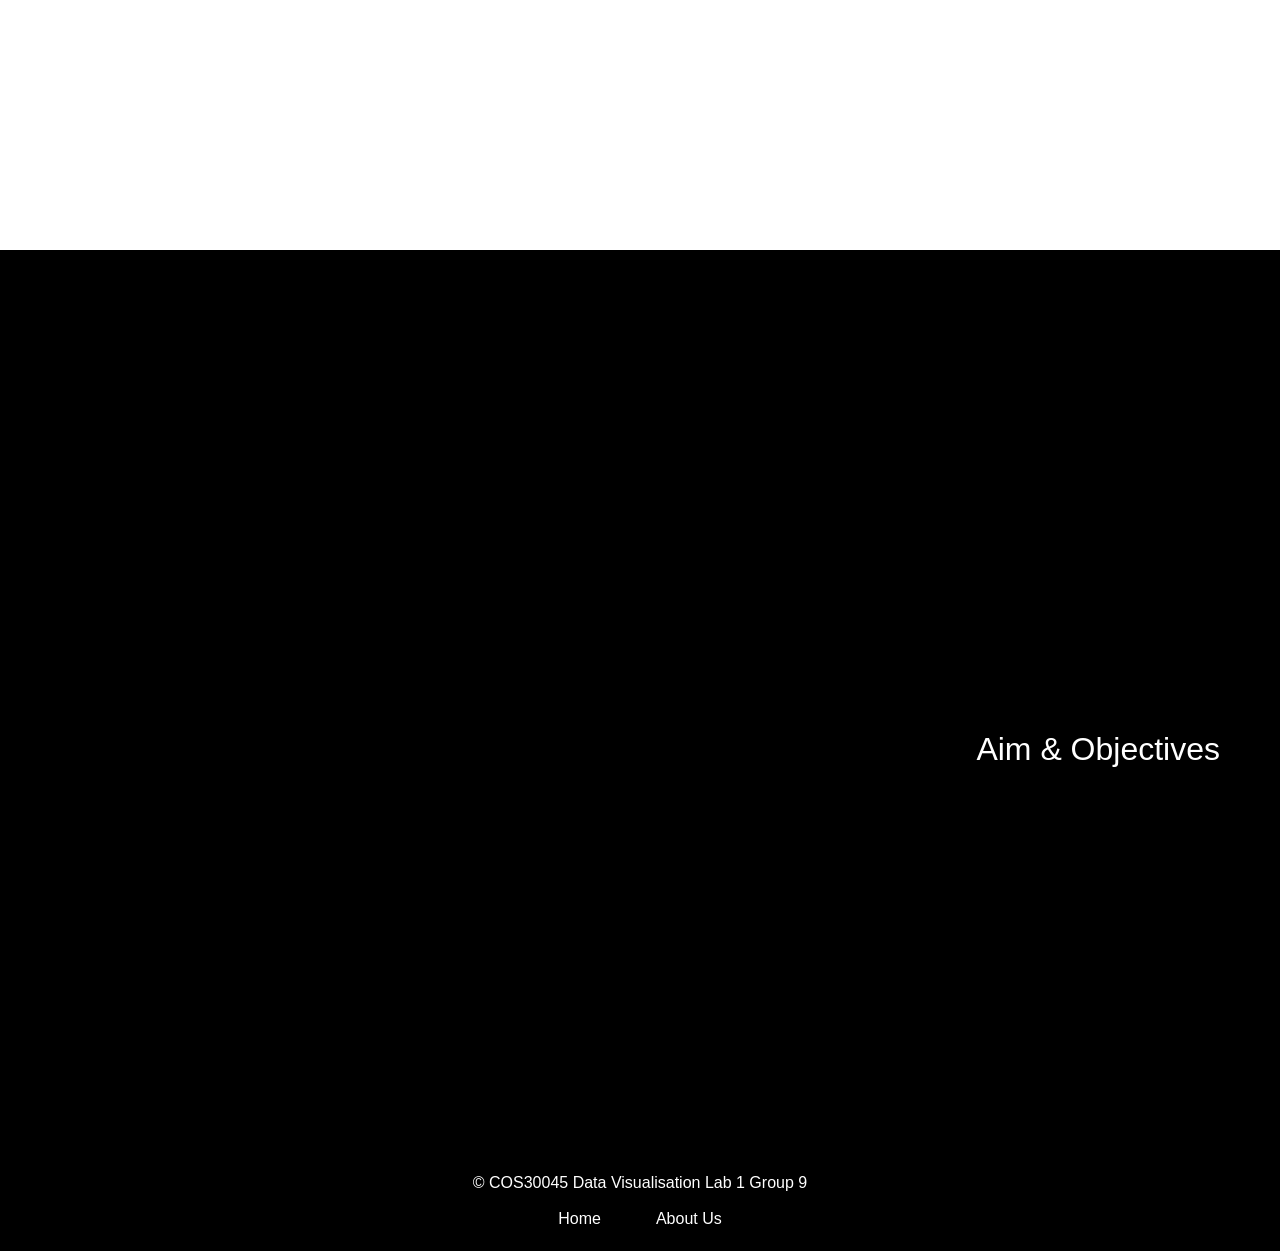
==== commit 06cc9c23: "Edit remove" ====
--- a/index.html
+++ b/index.html
@@ -57,13 +57,7 @@
         <div class="content">
             <!-- Left aligned list content -->
             <div class="objectives-text">
-                <ul>
-                    <li>Analyze the current state of water usage, abstraction, and resource availability across Europe.</li>
-                    <li>Track changes in water resource availability and abstraction rates from 1990 to 2022.</li>
-                    <li>Examine sector-specific water consumption patterns, including agriculture, industry, and households.</li>
-                    <li>Highlight regions and countries facing the most severe water scarcity and resource management challenges.</li>
-                    <li>Identify opportunities to improve the efficiency of water usage, abstraction, and resource allocation across Europe.</li>
-                </ul>
+                <ul></ul>
             </div>
             
             <!-- Right aligned heading -->
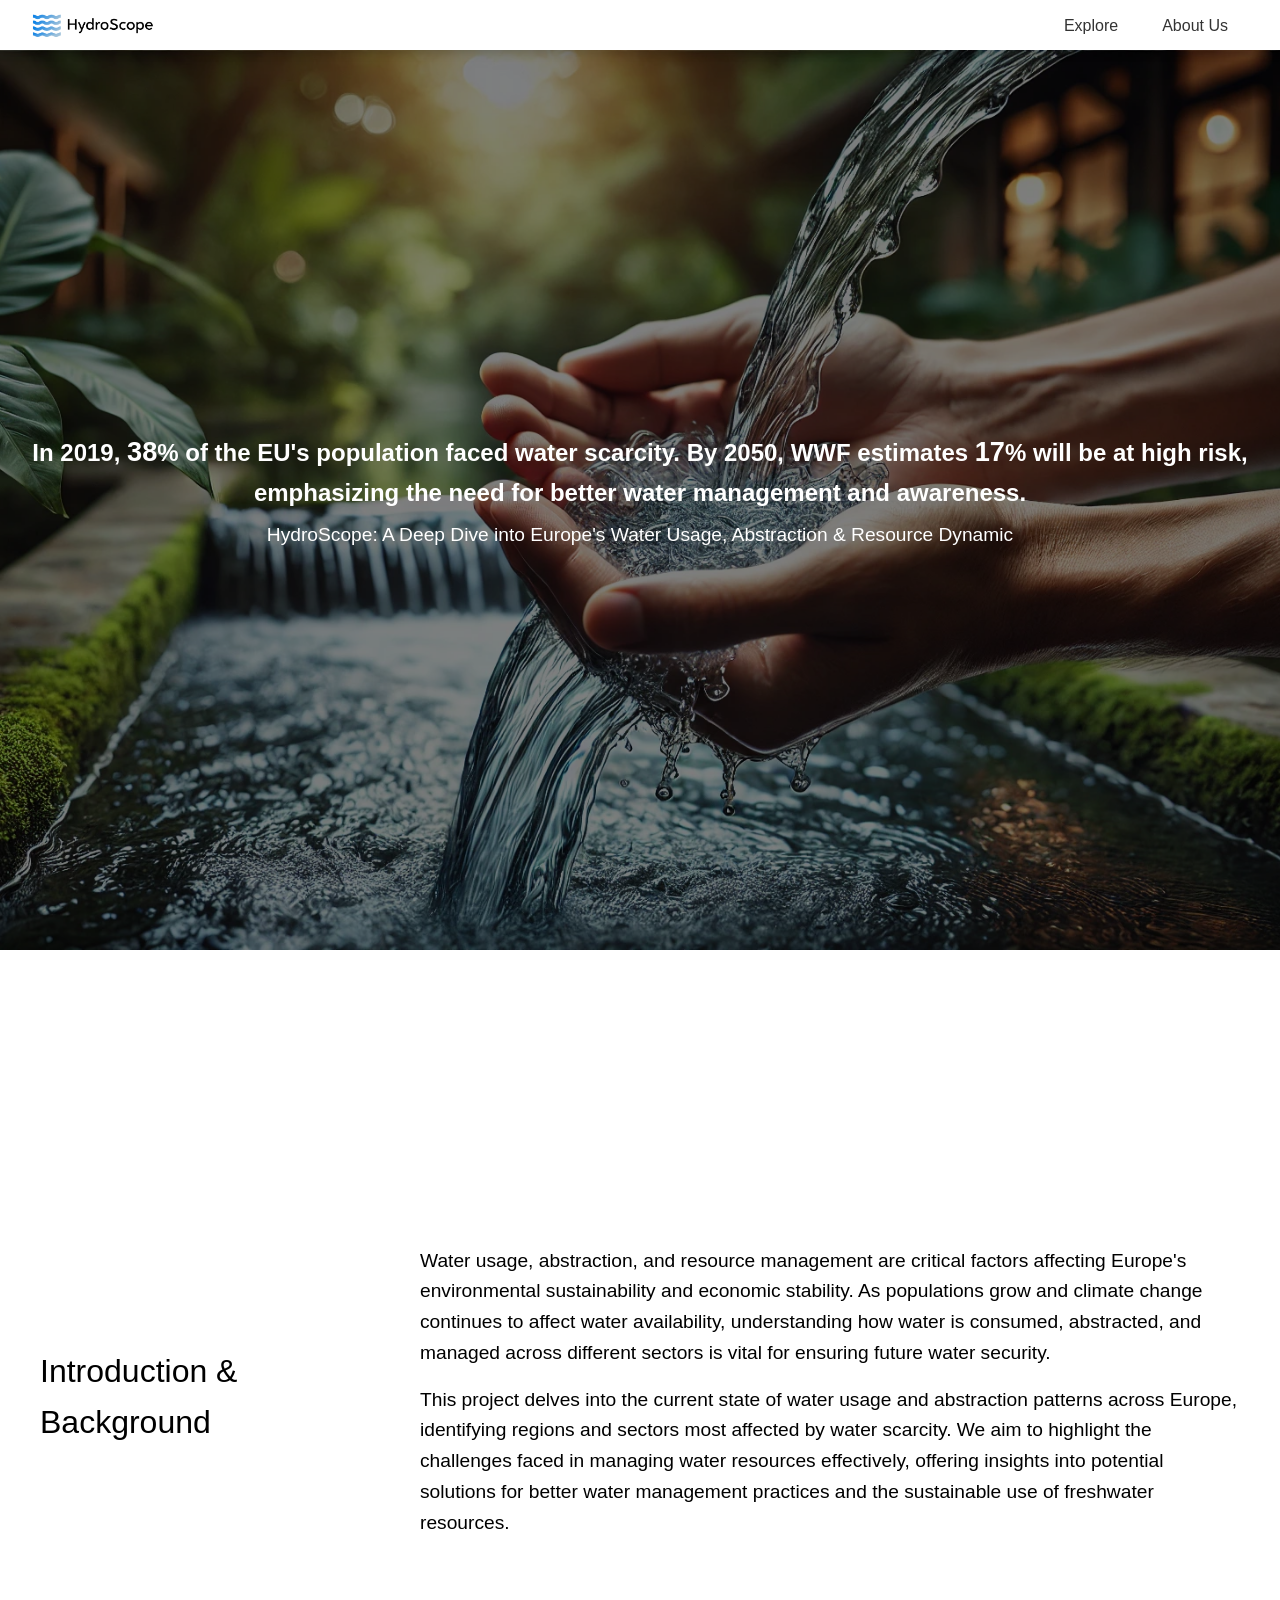
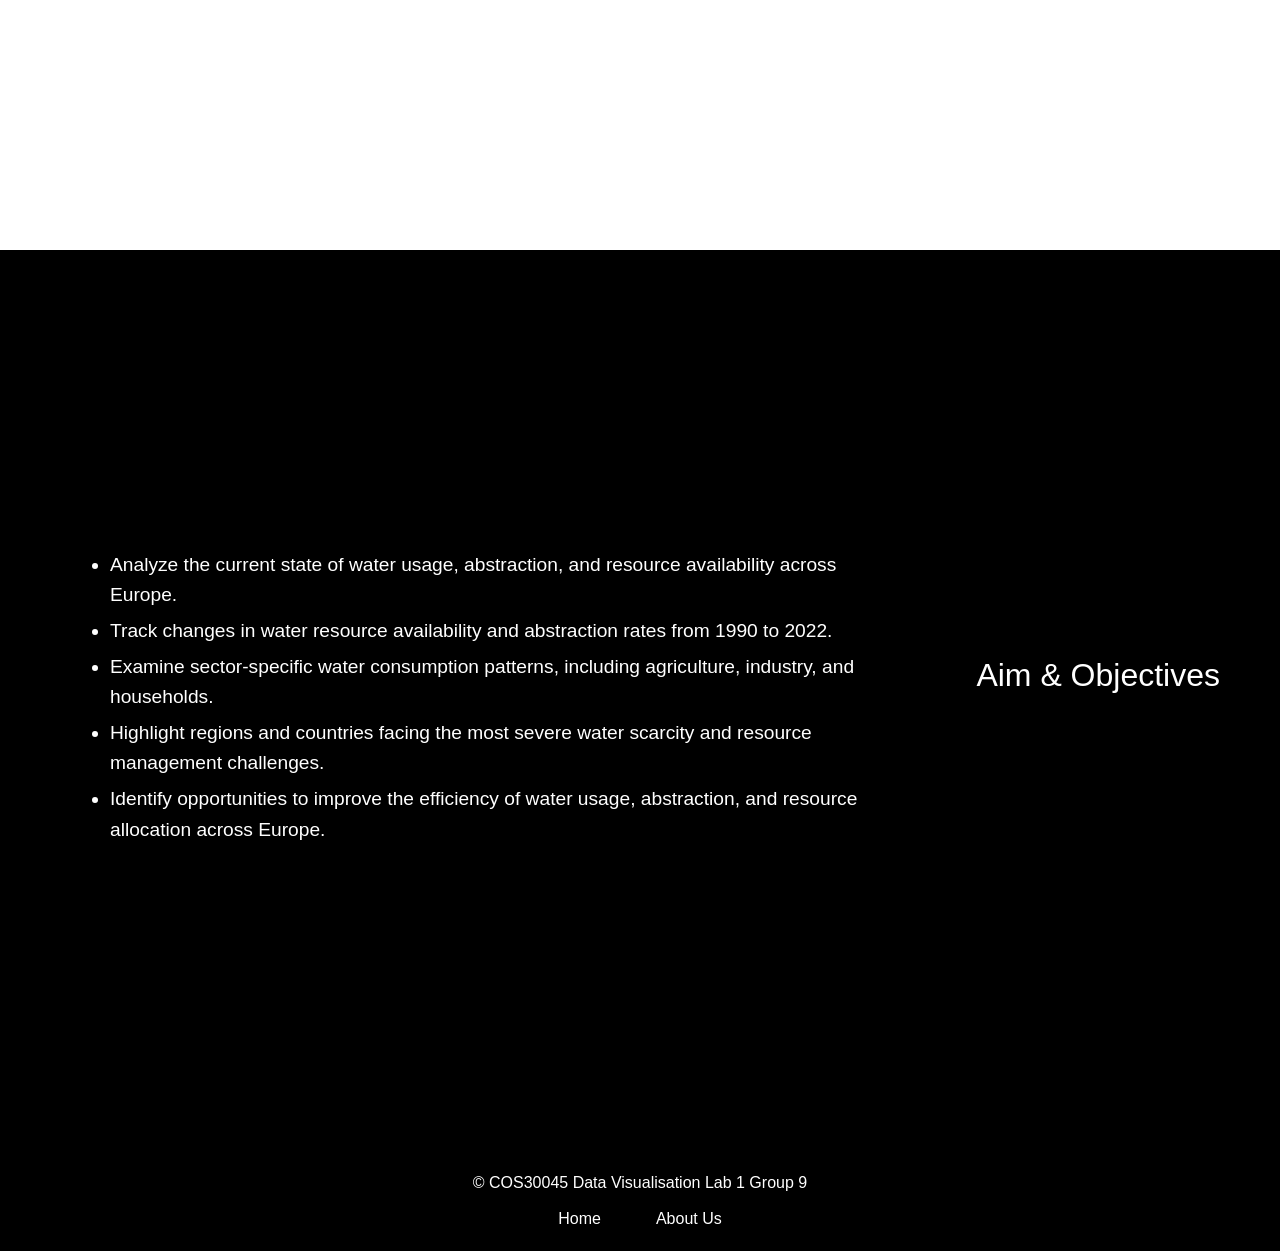
==== commit 658c3889: "Fixed" ====
--- a/index.html
+++ b/index.html
@@ -57,7 +57,13 @@
         <div class="content">
             <!-- Left aligned list content -->
             <div class="objectives-text">
-                <ul></ul>
+                <ul>
+                    <li>Analyze the current state of water usage, abstraction, and resource availability across Europe.</li>
+                    <li>Track changes in water resource availability and abstraction rates from 1990 to 2022.</li>
+                    <li>Examine sector-specific water consumption patterns, including agriculture, industry, and households.</li>
+                    <li>Highlight regions and countries facing the most severe water scarcity and resource management challenges.</li>
+                    <li>Identify opportunities to improve the efficiency of water usage, abstraction, and resource allocation across Europe.</li>
+                </ul>
             </div>
             
             <!-- Right aligned heading -->
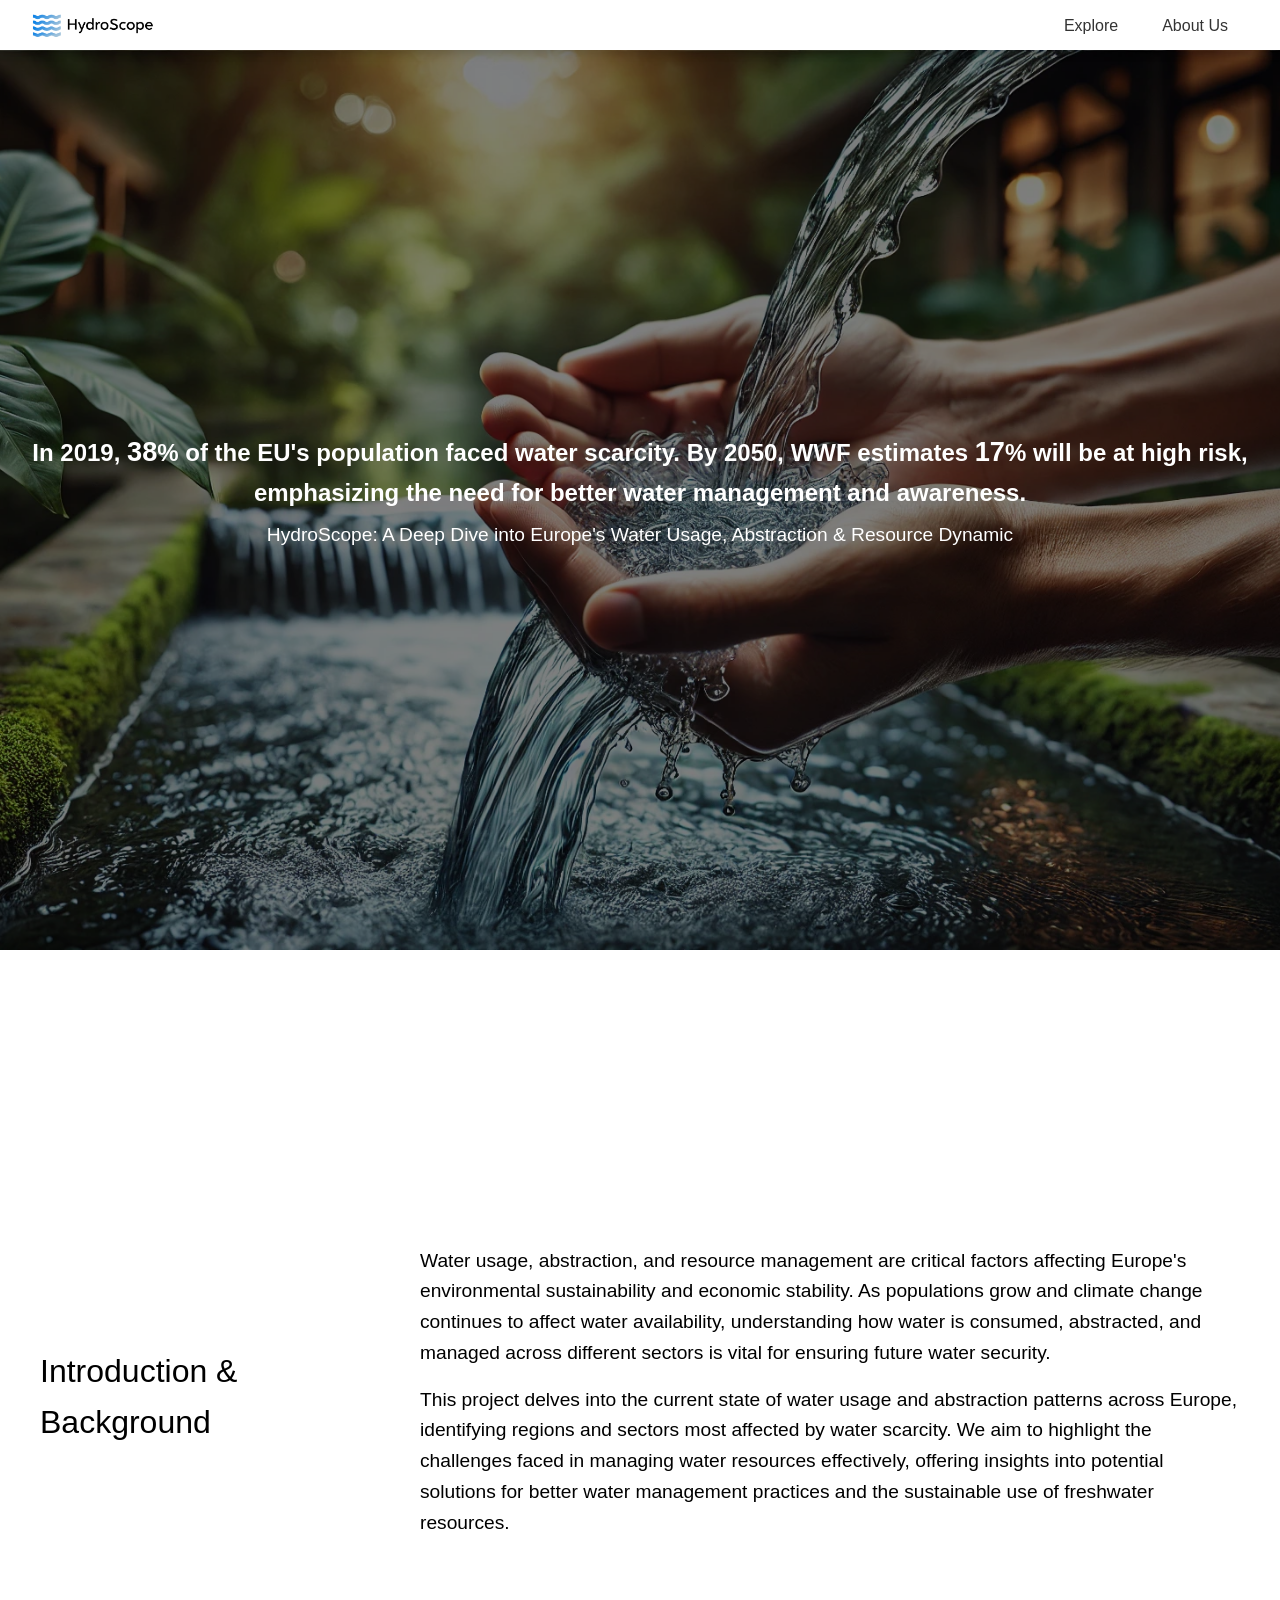
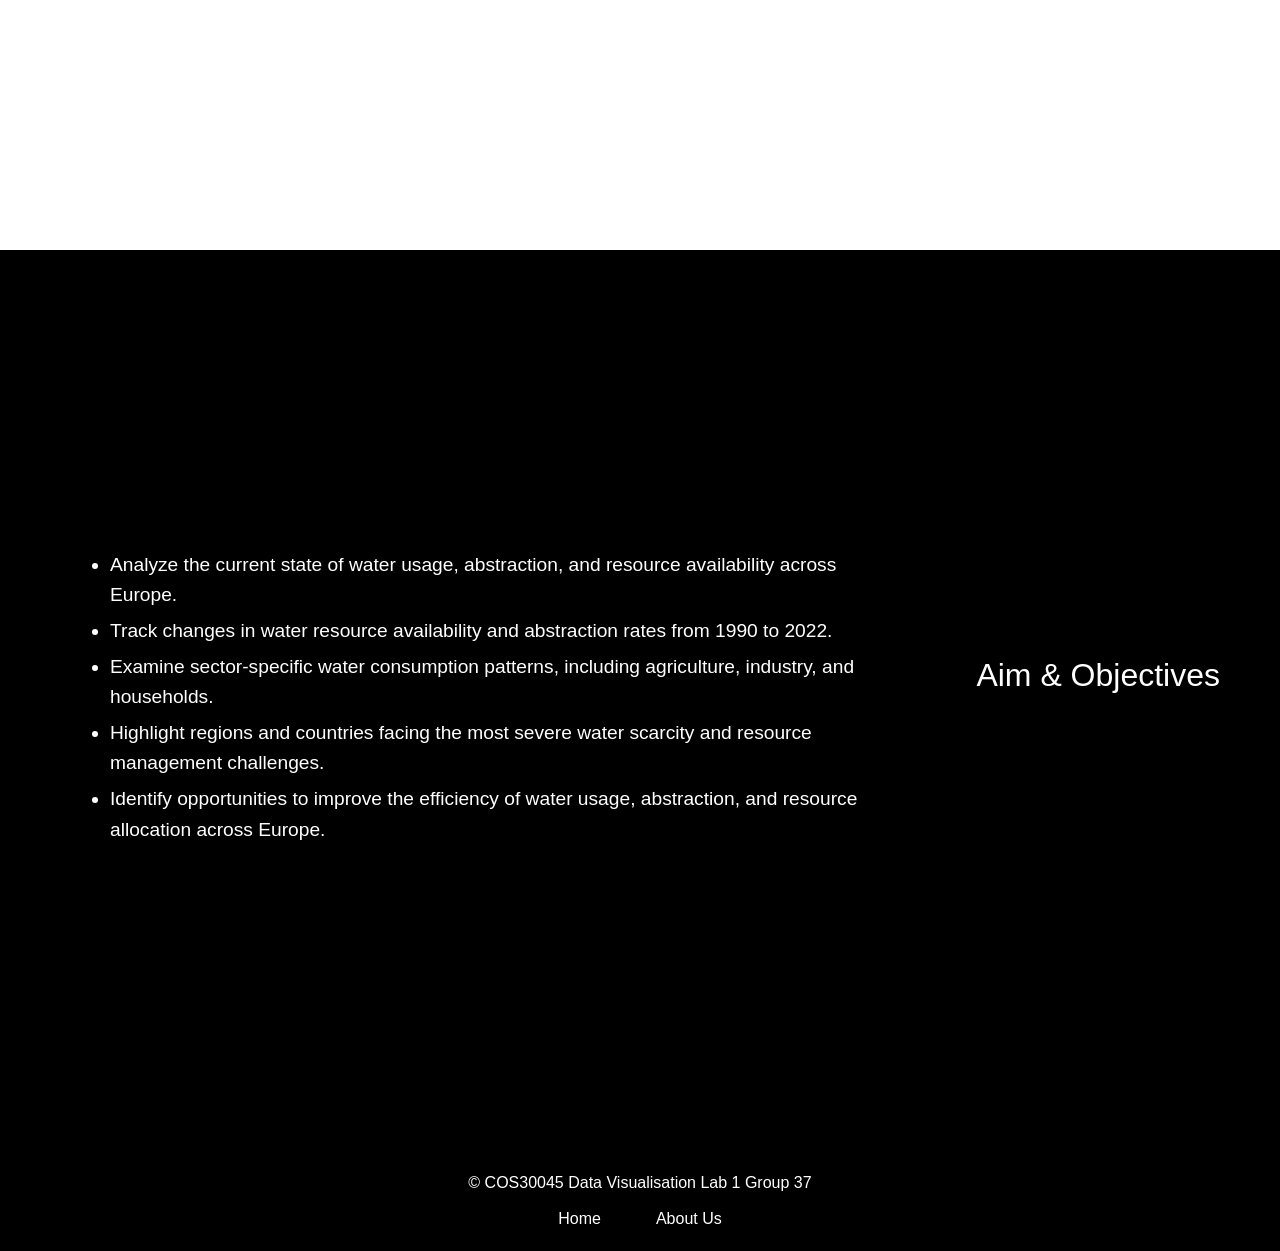
==== commit ed933292: "Changed group number for footer" ====
--- a/index.html
+++ b/index.html
@@ -75,7 +75,7 @@
 
     <!-- Footer -->
     <footer class="footer">
-        <p>&copy; COS30045 Data Visualisation Lab 1 Group 9</p>
+        <p>&copy; COS30045 Data Visualisation Lab 1 Group 37</p>
         <ul class="footer-nav">
             <li><a href="index.html">Home</a></li>
             <li><a href="aboutus.html">About Us</a></li>
